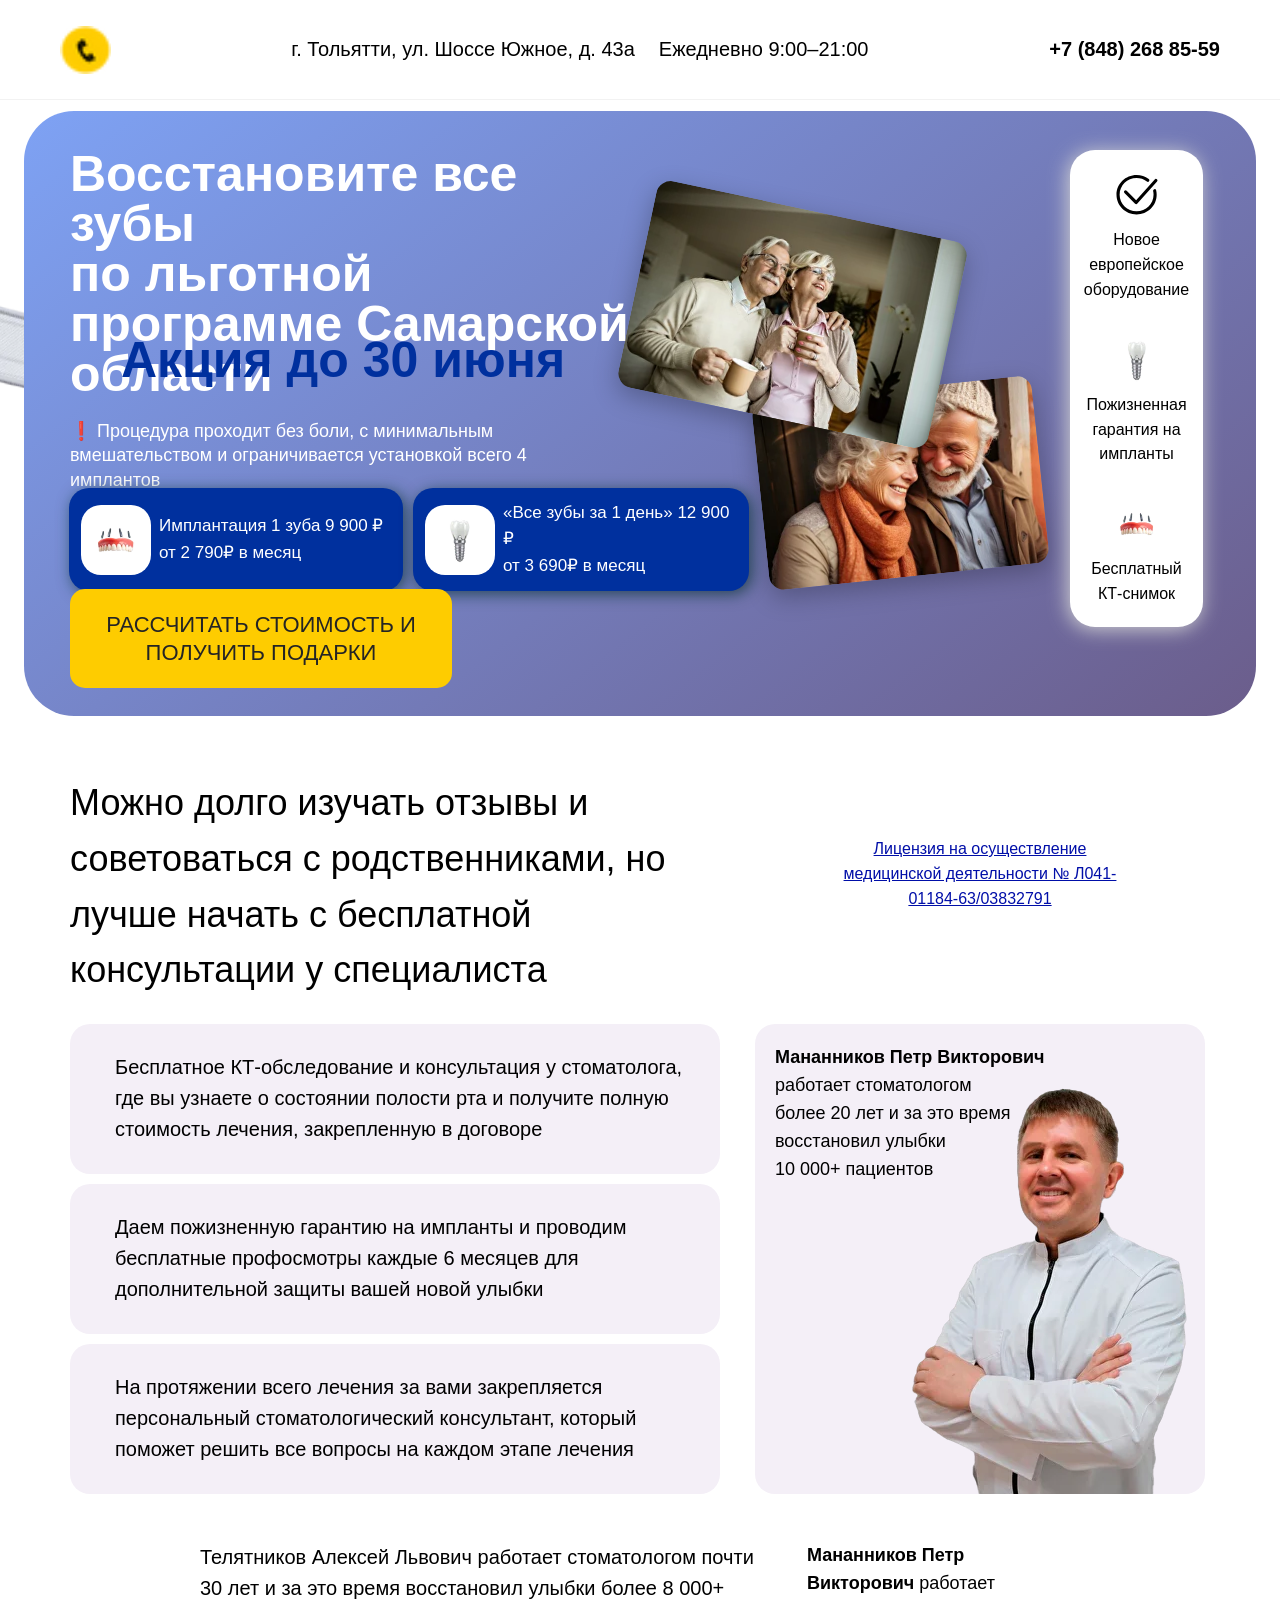
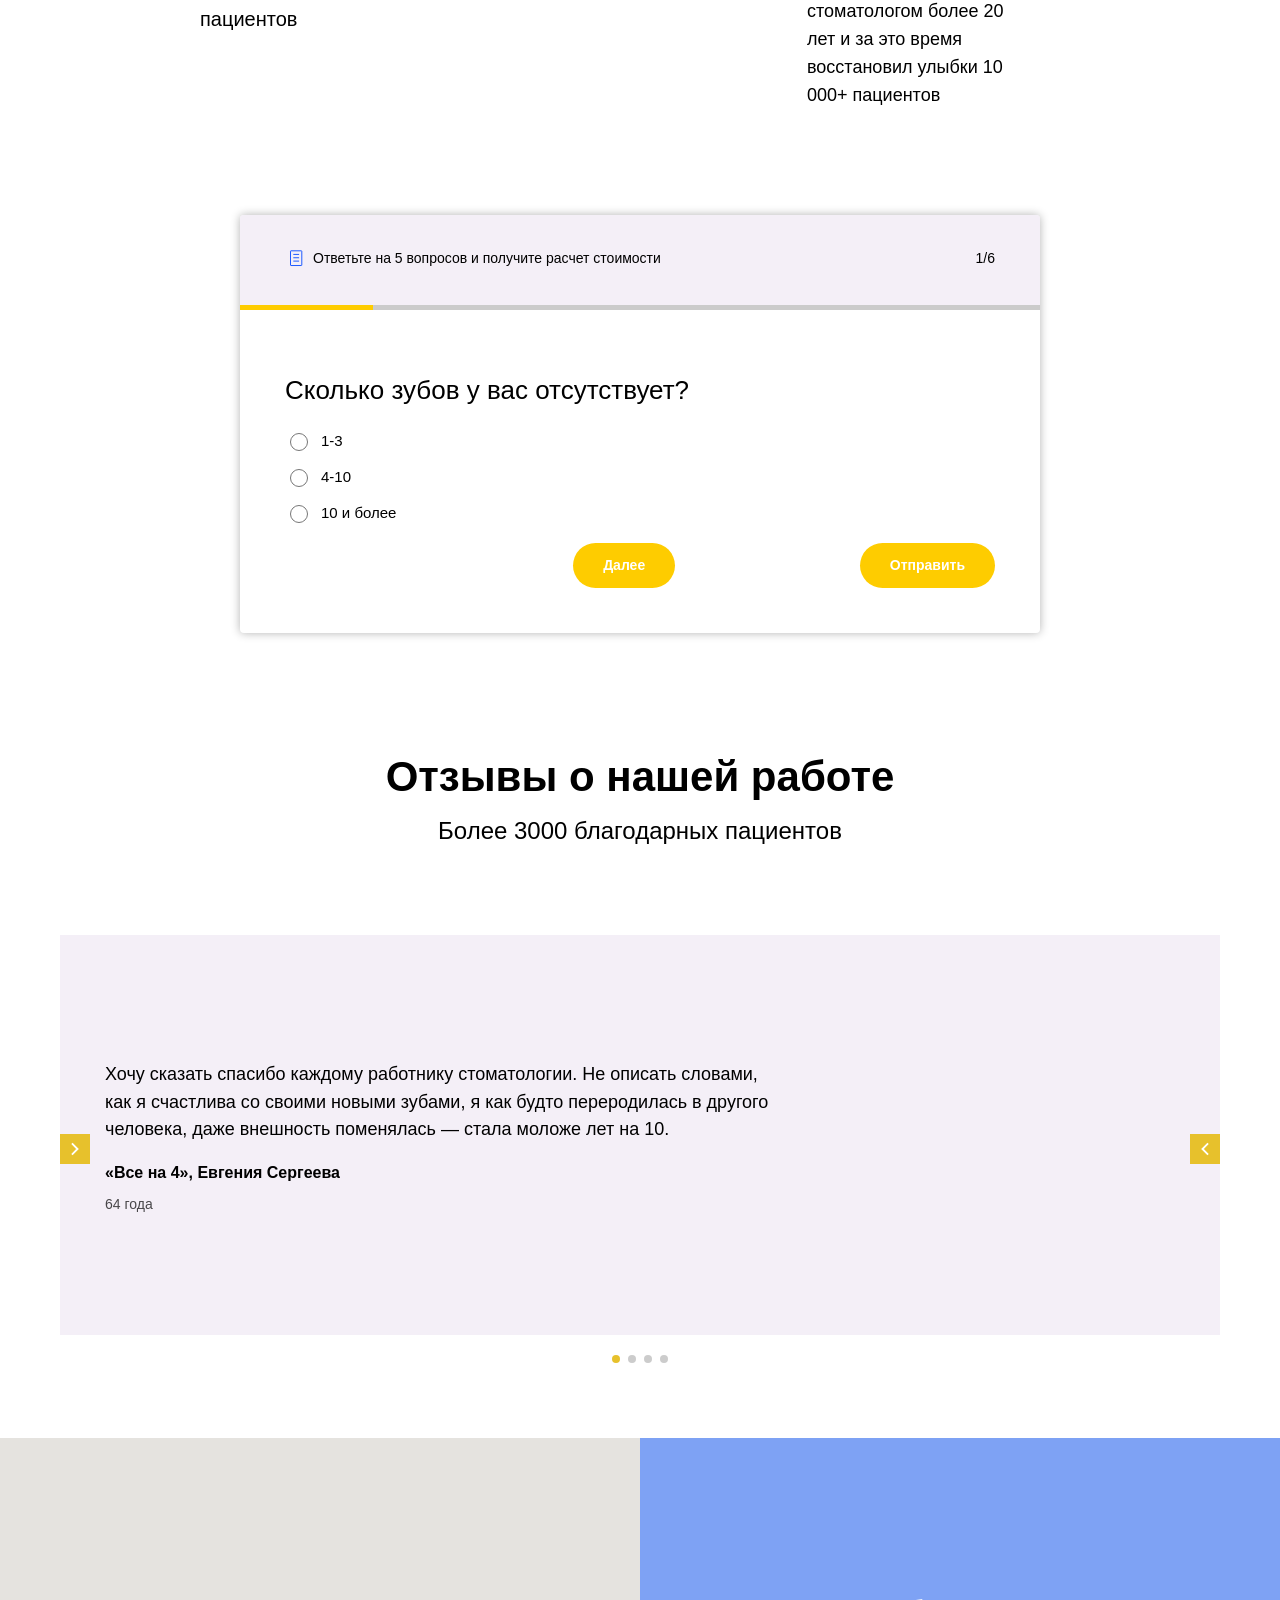
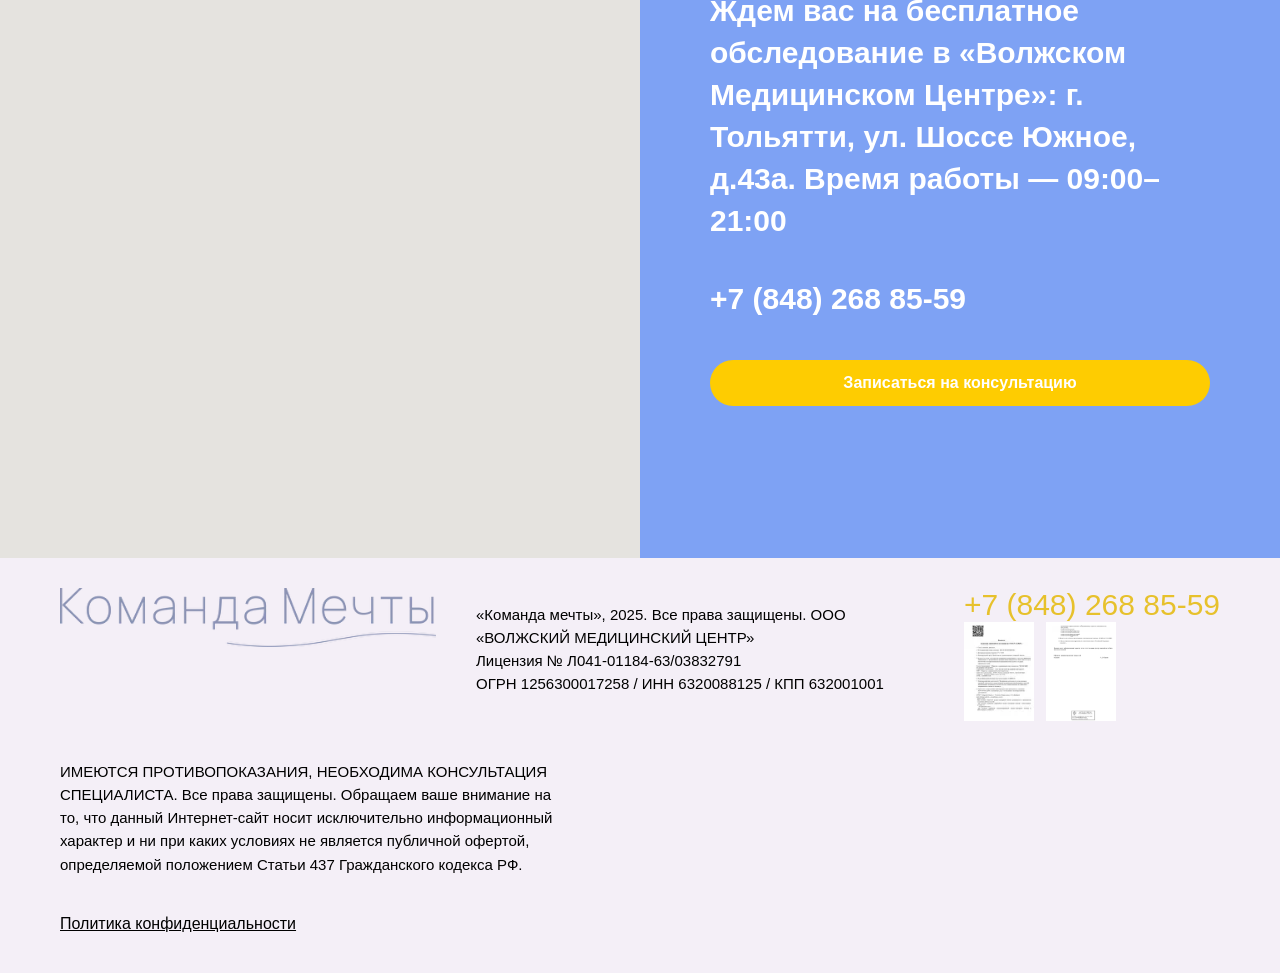
==== index.html @ 88dec648 "first version" ====
<!DOCTYPE html>
<html lang="ru">
<head>
  <meta charset="UTF-8">
  <meta name="viewport" content="width=device-width, initial-scale=1.0">
  <title>Все зубы за один день по швейцарской методике «Всё на 4-х»</title>
  <meta name="description" content="Пожизненная гарантия на импланты и бесплатное первичное обследование">
  <link rel="stylesheet" href="css/styles.css">
</head>
<body>

  <!-- Header -->
  <header class="header">
    <div class="container header__inner">
      <a href="#" class="header__logo">
        <img src="assets/images/logo-clinic.png" alt="Волжский медицинский центр">
      </a>
      <div class="header__info">
        <span>г. Тольятти, ул. Шоссе Южное, д. 43а</span>
        <span>Ежедневно 9:00–21:00</span>
      </div>
      <a href="tel:+78482688559" class="header__phone">+7 (848) 268 85-59</a>
    </div>
  </header>

  <main>
    <!-- Hero -->
    <section class="hero">
      <div class="hero__viewport">
        <div class="hero__wrap">
          <img class="hero__bg-deco" src="assets/images/hero-bg.webp" alt="" aria-hidden="true">
          <div class="hero__card">
          <h1 class="hero__title">Восстановите все зубы<br>по льготной программе Самарской области</h1>
          <p class="hero__badge">Акция до 30 июня</p>
          <p class="hero__subtitle">❗ Процедура проходит без боли, с минимальным вмешательством и ограничивается установкой всего 4 имплантов</p>

          <div class="hero__prices">
            <div class="price-card">
              <div class="price-card__icon"><img src="assets/images/hero-badge.webp" alt=""></div>
              <div class="price-card__text">Имплантация 1 зуба 9 900 ₽<br>от 2 790₽ в месяц</div>
            </div>
            <div class="price-card">
              <div class="price-card__icon"><img src="assets/images/icon-shield.webp" alt=""></div>
              <div class="price-card__text">«Все зубы за 1 день» 12 900 ₽<br>от 3 690₽ в месяц</div>
            </div>
          </div>

          <div class="hero__cta">
            <button type="button" class="btn btn--yellow" data-popup-open="popup-consult">Рассчитать стоимость и получить подарки</button>
          </div>

          <div class="hero__photos">
            <img class="hero__photo hero__photo--1" src="assets/images/hero-couple.webp" alt="">
            <img class="hero__photo hero__photo--2" src="assets/images/hero-portrait.webp" alt="">
          </div>

          <aside class="hero__panel">
            <div class="hero__panel-item">
              <img src="assets/images/icon-gift.svg" alt="">
              Новое европейское оборудование
            </div>
            <div class="hero__panel-item">
              <img src="assets/images/icon-shield.webp" alt="">
              Пожизненная гарантия на импланты
            </div>
            <div class="hero__panel-item">
              <img src="assets/images/hero-badge.webp" alt="">
              Бесплатный КТ-снимок
            </div>
          </aside>
        </div>
        </div>
      </div>
    </section>

    <!-- Benefits & doctors -->
    <section class="benefits">
      <div class="container benefits__container">
        <div class="benefits__layout">
          <h2 class="benefits__title">Можно долго изучать отзывы и советоваться с родственниками, но лучше начать с бесплатной консультации у специалиста</h2>
          <button type="button" class="benefits__doctor-link" data-popup-open="popup-gallery">Лицензия на осуществление медицинской деятельности № Л041-01184-63/03832791</button>

          <div class="benefits__cards">
            <div class="benefit-card">Бесплатное КТ-обследование и консультация у стоматолога, где вы узнаете о состоянии полости рта и получите полную стоимость лечения, закрепленную в договоре</div>
            <div class="benefit-card">Даем пожизненную гарантию на импланты и проводим бесплатные профосмотры каждые 6 месяцев для дополнительной защиты вашей новой улыбки</div>
            <div class="benefit-card">На протяжении всего лечения за вами закрепляется персональный стоматологический консультант, который поможет решить все вопросы на каждом этапе лечения</div>
          </div>

          <aside class="benefits__aside">
            <p class="benefits__doctor-name"><strong>Мананников Петр Викторович</strong><br>работает стоматологом<br>более 20 лет и за это время восстановил улыбки<br>10 000+ пациентов</p>
            <div class="benefits__doctor-photo">
              <img src="assets/images/license.webp" alt="Лицензия">
            </div>
          </aside>
        </div>

        <div class="benefits__doctors-row">
          <p class="benefits__doctor-bio">Телятников Алексей Львович работает стоматологом почти 30 лет и за это время восстановил улыбки более 8 000+ пациентов</p>
          <p class="benefits__doctor-bio"><strong>Мананников Петр Викторович</strong> работает стоматологом более 20 лет и за это время восстановил улыбки 10 000+ пациентов</p>
        </div>
      </div>
    </section>

    <!-- Quiz -->
    <section class="quiz-section" id="quiz">
      <div class="container">
        <div class="quiz">
          <div class="quiz__head">
            <div class="quiz__head-title">
              <svg viewBox="0 0 100 100" aria-hidden="true"><rect x="27.5" y="4.1" fill="none" stroke="#1f5bff" stroke-width="5" width="56.5" height="73.5" rx="2"/><line x1="41.5" y1="22.1" x2="70.6" y2="22.1" stroke="#1f5bff" stroke-width="5"/><line x1="41.5" y1="38.8" x2="70.6" y2="38.8" stroke="#1f5bff" stroke-width="5"/><line x1="41.5" y1="55.5" x2="70.6" y2="55.5" stroke="#1f5bff" stroke-width="5"/></svg>
              <span>Ответьте на 5 вопросов и получите расчет стоимости</span>
            </div>
            <span class="quiz__counter">1/6</span>
            <div class="quiz__progress"><div class="quiz__progress-bar"></div></div>
          </div>

          <form class="quiz__body" data-no-submit>
            <div class="quiz__step is-active">
              <p class="quiz__question">Сколько зубов у вас отсутствует?</p>
              <div class="quiz__options">
                <label class="quiz__option"><input type="radio" name="q1" value="1-3"> 1-3</label>
                <label class="quiz__option"><input type="radio" name="q1" value="4-10"> 4-10</label>
                <label class="quiz__option"><input type="radio" name="q1" value="10+"> 10 и более</label>
              </div>
            </div>

            <div class="quiz__step">
              <p class="quiz__question">Какая ситуация с корнями ваших зубов?</p>
              <div class="quiz__options">
                <label class="quiz__option"><input type="radio" name="q2" value="removed"> Удалены</label>
                <label class="quiz__option"><input type="radio" name="q2" value="partial"> Удалена часть</label>
                <label class="quiz__option"><input type="radio" name="q2" value="present"> Присутствуют</label>
                <label class="quiz__option"><input type="radio" name="q2" value="unknown"> Затрудняюсь ответить на вопрос</label>
              </div>
            </div>

            <div class="quiz__step">
              <p class="quiz__question">Есть ли у вас перечисленные заболевания?</p>
              <div class="quiz__options">
                <label class="quiz__option"><input type="checkbox" name="q3" value="diabetes"> Сахарный диабет</label>
                <label class="quiz__option"><input type="checkbox" name="q3" value="atrophy"> Атрофия костной ткани</label>
                <label class="quiz__option"><input type="checkbox" name="q3" value="parodont"> Пародонтоз</label>
                <label class="quiz__option"><input type="checkbox" name="q3" value="none"> Ничего из вышеперечисленного</label>
              </div>
            </div>

            <div class="quiz__step">
              <p class="quiz__question">Есть ли у вас страх лечения зубов?</p>
              <div class="quiz__options">
                <label class="quiz__option"><input type="radio" name="q4" value="yes"> Да</label>
                <label class="quiz__option"><input type="radio" name="q4" value="little"> Немного переживаю</label>
                <label class="quiz__option"><input type="radio" name="q4" value="no"> Нет</label>
              </div>
            </div>

            <div class="quiz__step">
              <p class="quiz__question">Как с вами лучше связаться по расчету?</p>
              <div class="quiz__options">
                <label class="quiz__option"><input type="checkbox" name="q5" value="call"> Звонок</label>
                <label class="quiz__option"><input type="checkbox" name="q5" value="sms"> СМС</label>
                <label class="quiz__option"><input type="checkbox" name="q5" value="messenger"> Мессенджер</label>
              </div>
            </div>

            <div class="quiz__step">
              <p class="quiz__question">Введите ваш номер телефона и в ближайшее время получите расчет стоимости лечения:</p>
              <input class="quiz__input" type="tel" placeholder="+7 (000) 000-00-00" autocomplete="tel">
              <label class="quiz__consent quiz__option">
                <input type="checkbox" name="consent" value="privacy">
                <span>Я согласен на <a href="/obrabotka" target="_blank" rel="noopener">обработку персональных данных</a></span>
              </label>
              <label class="quiz__consent quiz__option">
                <input type="checkbox" name="consent" value="marketing">
                <span>Я согласен на получение <a href="/rassylka" target="_blank" rel="noopener">информационных материалов</a></span>
              </label>
            </div>
          </form>

          <div class="quiz__nav">
            <button type="button" class="btn btn--quiz-outline" data-quiz-prev>Назад</button>
            <button type="button" class="btn btn--quiz" data-quiz-next>Далее</button>
            <button type="button" class="btn btn--quiz" data-quiz-submit hidden>Отправить</button>
          </div>

          <div class="quiz__success" hidden>
            <p>Спасибо, что уделили время!</p>
          </div>
        </div>
      </div>
    </section>

    <!-- Reviews -->
    <section class="reviews">
      <div class="container">
        <h2 class="reviews__title">Отзывы о нашей работе</h2>
        <p class="reviews__subtitle">Более 3000 благодарных пациентов</p>

        <div class="reviews-slider">
          <button type="button" class="reviews-slider__arrow reviews-slider__arrow--prev" data-reviews-prev aria-label="Предыдущий слайд">
            <svg width="8" height="14" viewBox="0 0 8.6 14"><polyline fill="none" stroke="#fff" stroke-width="2" points="1,1 7,7 1,13"/></svg>
          </button>

          <div class="reviews-slider__viewport">
            <div class="reviews-slider__track">
              <article class="reviews-slider__slide" aria-hidden="false">
                <div class="review-card">
                  <div class="review-card__content">
                    <p class="review-card__text">Хочу сказать спасибо каждому работнику стоматологии. Не описать словами, как я счастлива со своими новыми зубами, я как будто переродилась в другого человека, даже внешность поменялась — стала моложе лет на 10.</p>
                    <p class="review-card__name">«Все на 4», Евгения Сергеева</p>
                    <p class="review-card__age">64 года</p>
                  </div>
                  <div class="review-card__photo" style="background-image:url('https://static.tildacdn.com/tild6133-3962-4166-a435-643530636565/_2_2.jpg')"></div>
                </div>
              </article>
              <article class="reviews-slider__slide" aria-hidden="true">
                <div class="review-card">
                  <div class="review-card__content">
                    <p class="review-card__text">Сначала клинику посещала моя жена, потом и меня уговорила начать лечение здесь. Я, конечно, не боялся, но все равно врачи здесь придают уверенности — большие молодцы!</p>
                    <p class="review-card__name">«Все на 4», Антон Румянов</p>
                    <p class="review-card__age">57 лет</p>
                  </div>
                  <div class="review-card__photo" style="background-image:url('https://static.tildacdn.com/tild3433-6330-4633-a665-346565326432/_1.jpg')"></div>
                </div>
              </article>
              <article class="reviews-slider__slide" aria-hidden="true">
                <div class="review-card">
                  <div class="review-card__content">
                    <p class="review-card__text">Спасибо вам большое за новую улыбку. Была во многих клиниках, но в итоге лечиться решила здесь. Забота, внимание врача, простота в общении и никакого дискомфорта.</p>
                    <p class="review-card__name">«Все на 6», Ольга Косыгина</p>
                    <p class="review-card__age">52 года</p>
                  </div>
                  <div class="review-card__photo" style="background-image:url('https://static.tildacdn.com/tild3330-3439-4433-b165-383234393062/_1_3.jpg')"></div>
                </div>
              </article>
              <article class="reviews-slider__slide" aria-hidden="true">
                <div class="review-card">
                  <div class="review-card__content">
                    <p class="review-card__text">Лечение заняло время, но это того стоило! Сами видите, какие у меня теперь хорошие зубы. Никакого страха не было уже после первого приема. Выражаю огромную благодарность клинике.</p>
                    <p class="review-card__name">«Все на 6», Евгений Губарев</p>
                    <p class="review-card__age">54 года</p>
                  </div>
                  <div class="review-card__photo" style="background-image:url('https://static.tildacdn.com/tild3838-6164-4830-b763-646333366337/_2_2.jpg')"></div>
                </div>
              </article>
            </div>
          </div>

          <button type="button" class="reviews-slider__arrow reviews-slider__arrow--next" data-reviews-next aria-label="Следующий слайд">
            <svg width="8" height="14" viewBox="0 0 8.6 14"><polyline fill="none" stroke="#fff" stroke-width="2" points="1,1 7,7 1,13"/></svg>
          </button>

          <div class="reviews-slider__bullets">
            <button type="button" class="reviews-slider__bullet is-active" data-index="0" aria-label="Слайд 1"></button>
            <button type="button" class="reviews-slider__bullet" data-index="1" aria-label="Слайд 2"></button>
            <button type="button" class="reviews-slider__bullet" data-index="2" aria-label="Слайд 3"></button>
            <button type="button" class="reviews-slider__bullet" data-index="3" aria-label="Слайд 4"></button>
          </div>
        </div>
      </div>
    </section>

    <!-- Map -->
    <section class="map-section">
      <div class="map-section__inner">
        <div class="map-section__map">
          <iframe
            title="Карта клиники"
            src="https://yandex.ru/map-widget/v1/?ll=49.278900%2C53.530600&z=16&pt=49.278900,53.530600,pm2rdm"
            allowfullscreen
            loading="lazy"
          ></iframe>
        </div>
        <div class="map-section__content">
          <h2 class="map-section__title">Ждем вас на бесплатное обследование в «Волжском Медицинском Центре»: г. Тольятти, ул. Шоссе Южное, д.43а. Время работы — 09:00–21:00</h2>
          <a href="tel:+78482688559" class="map-section__phone">+7 (848) 268 85-59</a>
          <button type="button" class="btn btn--map" data-popup-open="popup-consult">Записаться на консультацию</button>
        </div>
      </div>
    </section>
  </main>

  <!-- Footer -->
  <footer class="footer">
    <div class="container footer__inner">
      <div class="footer__logo">
        <img src="assets/images/logo-footer.webp" alt="Волжский медицинский центр">
      </div>
      <p class="footer__legal">«Команда мечты», 2025. Все права защищены. ООО «ВОЛЖСКИЙ МЕДИЦИНСКИЙ ЦЕНТР»<br>Лицензия № Л041-01184-63/03832791<br>ОГРН 1256300017258 / ИНН 6320088125 / КПП 632001001</p>
      <div>
        <a href="tel:+78482688559" class="footer__phone">+7 (848) 268 85-59</a>
        <div class="footer__socials">
          <a href="#" aria-label="Соцсеть"><img src="assets/images/footer-icon-1.webp" alt=""></a>
          <a href="#" aria-label="Соцсеть"><img src="assets/images/footer-icon-2.webp" alt=""></a>
        </div>
      </div>
      <p class="footer__disclaimer">ИМЕЮТСЯ ПРОТИВОПОКАЗАНИЯ, НЕОБХОДИМА КОНСУЛЬТАЦИЯ СПЕЦИАЛИСТА. Все права защищены. Обращаем ваше внимание на то, что данный Интернет-сайт носит исключительно информационный характер и ни при каких условиях не является публичной офертой, определяемой положением Статьи 437 Гражданского кодекса РФ.</p>
      <a href="#" class="footer__policy">Политика конфиденциальности</a>
    </div>
  </footer>

  <!-- Popup: consultation -->
  <div class="popup" id="popup-consult" aria-hidden="true" role="dialog">
    <div class="popup__dialog">
      <button type="button" class="popup__close" data-popup-close aria-label="Закрыть">&times;</button>
      <h2 class="popup__title">Получите консультацию в ведущем центре имплантации Тольятти</h2>
      <form data-no-submit>
        <div class="form__group">
          <input class="form__input" type="tel" placeholder="+7 (000) 000-00-00" required autocomplete="tel">
        </div>
        <label class="form__checkbox">
          <input type="checkbox" required>
          <span>Я согласен на <a href="/obrabotka" target="_blank" rel="noopener">обработку персональных данных</a></span>
        </label>
        <label class="form__checkbox">
          <input type="checkbox" required>
          <span>Я согласен на получение <a href="/rassylka" target="_blank" rel="noopener">информационных материалов</a></span>
        </label>
        <button type="submit" class="btn btn--black">Получить консультацию</button>
      </form>
      <div class="form-success" hidden>
        <p>Спасибо! Мы свяжемся с вами в ближайшее время.</p>
      </div>
    </div>
  </div>

  <!-- Popup: gallery -->
  <div class="popup popup--gallery" id="popup-gallery" aria-hidden="true" role="dialog">
    <div class="popup__dialog popup__dialog--gallery">
      <button type="button" class="popup__close" data-popup-close aria-label="Закрыть">&times;</button>
      <div class="gallery">
        <button type="button" class="gallery__arrow gallery__arrow--prev" data-gallery-prev aria-label="Назад">‹</button>
        <div class="gallery__track">
          <div class="gallery__slide">
            <img src="https://static.tildacdn.com/tild3365-6333-4361-b564-343464393232/1.png" alt="Пример работы 1">
          </div>
          <div class="gallery__slide">
            <img src="https://static.tildacdn.com/tild3863-6433-4331-b865-396137386535/2.png" alt="Пример работы 2">
          </div>
        </div>
        <button type="button" class="gallery__arrow gallery__arrow--next" data-gallery-next aria-label="Вперёд">›</button>
      </div>
    </div>
  </div>

  <button type="button" class="scroll-top" id="scroll-top" aria-label="Вернуться к началу страницы">
    <svg width="50" height="50" viewBox="0 0 50 50" aria-hidden="true">
      <rect width="50" height="50" rx="50" fill="#fff" fill-opacity="0.9"/>
      <path d="M14 28L25 18l10 10" stroke="#000" stroke-width="3" fill="none"/>
    </svg>
  </button>

  <script src="js/main.js"></script>
</body>
</html>
---- css/styles.css ----
/* Fonts */
@font-face {
  font-family: "TildaSans";
  font-style: normal;
  font-weight: 300 900;
  src: url("https://static.tildacdn.com/fonts/tildasans/TildaSans-VF.woff2") format("woff2-variations");
}

:root {
  --font: "TildaSans", Arial, sans-serif;
  --blue: #7ea2f4;
  --blue-dark: #00309e;
  --blue-link: #000ea8;
  --purple: #6b5d8b;
  --yellow: #fecc00;
  --yellow-btn: #fecc01;
  --gold: #e7c12c;
  --lavender: #f4eff7;
  --text: #000;
  --text-muted: #242424;
  --white: #fff;
  --container: 1200px;
  --radius-lg: 50px;
  --radius-md: 20px;
  --radius-sm: 15px;
  --shadow-card: 3px 3px 15px rgba(6, 49, 47, 0.7);
  --shadow-panel: -2px 2px 20px #d2d2d2;
}

*,
*::before,
*::after {
  box-sizing: border-box;
}

html {
  scroll-behavior: smooth;
  -webkit-text-size-adjust: 100%;
  overflow-x: clip;
  max-width: 100%;
}

body {
  margin: 0;
  font-family: var(--font);
  font-weight: 300;
  color: var(--text);
  background: var(--white);
  -webkit-font-smoothing: antialiased;
  overflow-x: clip;
  max-width: 100%;
}

main {
  overflow-x: clip;
  max-width: 100%;
}

img {
  max-width: 100%;
  height: auto;
  display: block;
}

a {
  color: inherit;
  text-decoration: none;
}

button,
input {
  font-family: inherit;
}

.container {
  width: 100%;
  max-width: var(--container);
  margin: 0 auto;
  padding: 0 20px;
}

.no-scroll {
  overflow: hidden;
}

/* Buttons */
.btn {
  display: inline-flex;
  align-items: center;
  justify-content: center;
  border: none;
  cursor: pointer;
  font-weight: 600;
  transition: background 0.2s, color 0.2s, transform 0.15s;
  text-align: center;
}

.btn--yellow {
  background: var(--yellow);
  color: var(--text-muted);
  font-size: 22px;
  font-weight: 500;
  text-transform: uppercase;
  line-height: 1.25;
  border-radius: var(--radius-sm);
  padding: 22px 30px;
  min-height: 80px;
  width: 100%;
  max-width: 382px;
}

.btn--yellow:hover {
  background: var(--white);
  color: var(--yellow);
}

.btn--black {
  background: #000;
  color: var(--white);
  font-size: 16px;
  padding: 14px 30px;
  border-radius: 5px;
  width: 100%;
}

.btn--quiz {
  background: var(--yellow);
  color: var(--white);
  border-radius: 30px;
  padding: 12px 30px;
  font-size: 14px;
  min-height: 45px;
}

.btn--quiz-outline {
  background: transparent;
  border: 1px solid #000;
  color: #000;
  border-radius: 30px;
  padding: 12px 30px;
  font-size: 14px;
}

.btn--map {
  background: var(--yellow-btn);
  color: var(--white);
  border-radius: 30px;
  padding: 14px 44px;
  font-size: 16px;
}

/* Header */
.header {
  background: var(--white);
  height: 100px;
  display: flex;
  align-items: center;
  border-bottom: 1px solid rgba(0, 0, 0, 0.05);
}

.header__inner {
  display: grid;
  grid-template-columns: auto 1fr auto;
  align-items: center;
  gap: 24px;
  width: 100%;
}

.header__logo img {
  height: 48px;
  width: auto;
}

.header__info {
  display: flex;
  flex-wrap: wrap;
  gap: 8px 24px;
  font-size: 20px;
  font-weight: 400;
  justify-content: center;
}

.header__phone {
  font-size: 20px;
  font-weight: 600;
  white-space: nowrap;
}

.header__phone:hover {
  color: var(--blue-dark);
}

/* Hero — карточка 1232×605px (Тильда, брейкпоинт ≤1919px) */
.hero {
  padding: 11px 0 14px;
  background: var(--white);
  overflow-x: hidden;
}

.hero__viewport {
  width: 100%;
  display: flex;
  justify-content: center;
  overflow: hidden;
  height: calc(605px * min(1, (100vw - 40px) / 1232));
}

.hero__wrap {
  position: relative;
  width: 1232px;
  height: 605px;
  flex-shrink: 0;
  transform: scale(min(1, (100vw - 40px) / 1232));
  transform-origin: top center;
}

.hero__bg-deco {
  position: absolute;
  top: -280px;
  left: -509px;
  width: 1353px;
  max-width: none;
  transform: rotate(8deg);
  pointer-events: none;
  z-index: 0;
}

.hero__card {
  position: relative;
  z-index: 1;
  width: 1232px;
  height: 605px;
  border-radius: var(--radius-lg);
  background: linear-gradient(0.396turn, var(--blue) 0%, var(--purple) 100%);
}

.hero__title,
.hero__badge,
.hero__subtitle,
.hero__prices,
.hero__cta {
  position: absolute;
  z-index: 3;
  margin: 0;
}

.hero__title {
  top: 38px;
  left: 46px;
  width: 572px;
  color: var(--white);
  font-size: 50px;
  font-weight: 700;
  line-height: 1;
}

.hero__badge {
  top: 224px;
  left: 46px;
  width: 546px;
  color: var(--blue-dark);
  font-size: 50px;
  font-weight: 700;
  line-height: 1;
  text-align: center;
}

.hero__subtitle {
  top: 308px;
  left: 46px;
  width: 530px;
  color: var(--white);
  font-size: 18px;
  font-weight: 500;
  line-height: 1.35;
}

.hero__prices {
  top: 377px;
  left: 45px;
  display: grid;
  grid-template-columns: 334px 336px;
  gap: 10px;
}

.hero__cta {
  top: 478px;
  left: 46px;
}

.price-card {
  background: var(--blue-dark);
  border-radius: var(--radius-md);
  box-shadow: var(--shadow-card);
  padding: 12px 16px 12px 90px;
  position: relative;
  min-height: 72px;
  display: flex;
  align-items: center;
}

.price-card__icon {
  position: absolute;
  left: 12px;
  top: 50%;
  transform: translateY(-50%);
  width: 70px;
  height: 70px;
  background: var(--white);
  border-radius: var(--radius-md);
  display: flex;
  align-items: center;
  justify-content: center;
  padding: 8px;
}

.price-card__icon img {
  width: 100%;
  height: 100%;
  object-fit: contain;
}

.price-card__text {
  color: var(--white);
  font-size: 17px;
  line-height: 1.55;
}

.hero__photos {
  position: absolute;
  inset: 0;
  pointer-events: none;
  z-index: 1;
}

.hero__photo {
  position: absolute;
  border-radius: 15px;
  box-shadow: 0 8px 24px rgba(0, 0, 0, 0.25);
  object-fit: cover;
}

.hero__photo--1 {
  top: 98px;
  left: 610px;
  width: 317px;
  transform: rotate(12deg);
  z-index: 2;
}

.hero__photo--2 {
  top: 278px;
  left: 736px;
  width: 281px;
  transform: rotate(-6deg);
  z-index: 1;
}

.hero__panel {
  position: absolute;
  right: 53px;
  top: 39px;
  width: 133px;
  height: 477px;
  background: var(--white);
  border-radius: 25px;
  box-shadow: var(--shadow-panel);
  padding: 20px 12px;
  display: flex;
  flex-direction: column;
  align-items: center;
  justify-content: space-between;
  z-index: 3;
}

.hero__panel-item {
  text-align: center;
  font-size: 16px;
  line-height: 1.55;
}

.hero__panel-item img {
  width: 50px;
  margin: 0 auto 8px;
}

/* Benefits */
.benefits {
  padding: 45px 0 60px;
  max-width: 100%;
  overflow-x: clip;
}

.benefits__container {
  max-width: 1200px;
  padding: 0 35px 0 30px;
}

.benefits__layout {
  display: grid;
  grid-template-columns: minmax(0, 650px) minmax(0, 450px);
  grid-template-areas:
    "title link"
    "cards aside";
  column-gap: 35px;
  row-gap: 26px;
  align-items: start;
}

.benefits__title {
  grid-area: title;
  font-size: 36px;
  font-weight: 400;
  line-height: 1.55;
  margin: 0;
  max-width: 708px;
}

.benefits__doctor-link {
  grid-area: link;
  display: block;
  width: 100%;
  max-width: 300px;
  margin: 62px auto 0;
  border: none;
  background: none;
  padding: 0;
  text-align: center;
  color: var(--blue-link);
  font-size: 16px;
  line-height: 1.55;
  text-decoration: underline;
  cursor: pointer;
}

.benefits__doctor-link:hover {
  opacity: 0.8;
}

.benefits__cards {
  grid-area: cards;
  display: flex;
  flex-direction: column;
  gap: 10px;
}

.benefit-card {
  background: var(--lavender);
  border-radius: var(--radius-md);
  padding: 28px 32px 28px 45px;
  min-height: 150px;
  font-size: 20px;
  line-height: 1.55;
  box-sizing: border-box;
}

.benefits__aside {
  grid-area: aside;
  width: 100%;
  max-width: 450px;
  height: 470px;
  background: var(--lavender);
  border-radius: var(--radius-md);
  position: relative;
  overflow: hidden;
}

.benefits__doctor-name {
  position: absolute;
  top: 20px;
  left: 20px;
  width: 300px;
  margin: 0;
  font-size: 18px;
  line-height: 1.55;
}

.benefits__doctor-name strong {
  font-weight: 600;
}

.benefits__doctor-photo {
  position: absolute;
  top: 45px;
  left: 153px;
  width: 286px;
  margin: 0;
}

.benefits__doctor-photo img {
  display: block;
  width: 100%;
  height: auto;
}

.benefits__doctors-row {
  margin-top: 48px;
  display: grid;
  grid-template-columns: 560px 228px;
  column-gap: 47px;
  padding-left: 130px;
}

.benefits__doctor-bio {
  font-size: 20px;
  line-height: 1.55;
  margin: 0;
}

.benefits__doctor-bio:last-child {
  font-size: 18px;
}

.benefits__doctor-bio strong {
  font-weight: 600;
}

/* Quiz */
.quiz-section {
  padding: 45px 0 75px;
}

.quiz {
  max-width: 800px;
  margin: 0 auto;
  background: var(--white);
  box-shadow: 0 0 10px rgba(0, 0, 0, 0.3);
  border-radius: 4px;
  overflow: hidden;
}

.quiz__head {
  background: var(--lavender);
  padding: 35px 45px 40px;
  position: relative;
}

.quiz__head-title {
  display: flex;
  align-items: flex-start;
  gap: 8px;
  font-size: 14px;
  max-width: 90%;
}

.quiz__head-title svg {
  flex-shrink: 0;
  width: 20px;
  height: 20px;
}

.quiz__counter {
  position: absolute;
  right: 45px;
  top: 35px;
  font-weight: 500;
  font-size: 14px;
}

.quiz__progress {
  height: 5px;
  background: #cbcbcb;
  position: absolute;
  bottom: 0;
  left: 0;
  right: 0;
}

.quiz__progress-bar {
  height: 100%;
  background: var(--yellow);
  width: 20%;
  transition: width 0.3s;
}

.quiz__body {
  padding: 35px 45px 20px;
}

.quiz__step {
  display: none;
}

.quiz__step.is-active {
  display: block;
}

.quiz__question {
  font-size: 26px;
  line-height: 1.5;
  font-weight: 400;
  margin-bottom: 20px;
}

.quiz__options {
  display: flex;
  flex-direction: column;
  gap: 15px;
}

.quiz__option {
  display: flex;
  align-items: center;
  gap: 10px;
  font-size: 15px;
  cursor: pointer;
}

.quiz__option input {
  accent-color: #000;
  width: 18px;
  height: 18px;
}

.quiz__input {
  width: 100%;
  max-width: 320px;
  padding: 14px 16px;
  border: 1px solid #c9c9c9;
  border-radius: 5px;
  font-size: 16px;
}

.quiz__consent {
  font-size: 12px;
  line-height: 1.45;
  margin-top: 12px;
}

.quiz__consent a {
  text-decoration: underline;
}

.quiz__nav {
  display: flex;
  justify-content: space-between;
  padding: 0 45px 45px;
}

.quiz__success {
  padding: 40px 45px 55px;
  text-align: center;
  font-size: 24px;
}

/* Reviews */
.reviews {
  padding: 45px 0 75px;
}

.reviews__title {
  text-align: center;
  font-size: 42px;
  font-weight: 800;
  margin: 0 0 16px;
}

.reviews__subtitle {
  text-align: center;
  font-size: 24px;
  margin: 0 auto 90px;
  max-width: 560px;
}

.reviews-slider {
  position: relative;
  overflow: hidden;
  max-width: 1200px;
  margin: 0 auto;
}

.reviews-slider__viewport {
  overflow: hidden;
}

.reviews-slider__track {
  display: flex;
  transition: transform 0.3s ease;
}

.reviews-slider__slide {
  flex: 0 0 100%;
  min-width: 100%;
}

.review-card {
  display: flex;
  background: var(--lavender);
  min-height: 400px;
}

.review-card__content {
  flex: 1;
  padding: 40px 45px;
  align-self: center;
}

.review-card__text {
  font-size: 18px;
  line-height: 1.55;
  margin-bottom: 20px;
}

.review-card__name {
  font-size: 16px;
  font-weight: 600;
  margin-bottom: 2px;
}

.review-card__age {
  font-size: 14px;
  opacity: 0.7;
}

.review-card__photo {
  flex: 0 0 400px;
  background-size: cover;
  background-position: center;
}

.reviews-slider__arrow {
  position: absolute;
  top: 50%;
  transform: translateY(-50%);
  width: 30px;
  height: 30px;
  background: var(--gold);
  border: none;
  cursor: pointer;
  display: flex;
  align-items: center;
  justify-content: center;
  z-index: 2;
}

.reviews-slider__arrow--prev {
  left: 0;
}

.reviews-slider__arrow--next {
  right: 0;
  transform: translateY(-50%) scaleX(-1);
}

.reviews-slider__bullets {
  display: flex;
  justify-content: center;
  gap: 8px;
  margin-top: 20px;
}

.reviews-slider__bullet {
  width: 8px;
  height: 8px;
  border-radius: 50%;
  border: none;
  background: #ccc;
  cursor: pointer;
  padding: 0;
}

.reviews-slider__bullet.is-active {
  background: var(--gold);
}

/* Map */
.map-section {
  background: var(--blue);
}

.map-section__inner {
  display: grid;
  grid-template-columns: 1fr 1fr;
  min-height: 80vh;
}

.map-section__map {
  min-height: 300px;
  background: #e5e3df;
}

.map-section__map iframe {
  width: 100%;
  height: 100%;
  min-height: 300px;
  border: 0;
}

.map-section__content {
  padding: 70px;
  color: var(--white);
  display: flex;
  flex-direction: column;
  justify-content: center;
}

.map-section__title {
  font-size: 30px;
  font-weight: 600;
  line-height: 1.4;
  margin: 0 0 40px;
}

.map-section__phone {
  font-size: 30px;
  font-weight: 600;
  margin-bottom: 44px;
}

/* Footer */
.footer {
  background: var(--lavender);
  padding: 30px 0 40px;
}

.footer__inner {
  display: grid;
  grid-template-columns: 376px 1fr auto;
  gap: 24px 40px;
  align-items: start;
}

.footer__logo img {
  max-width: 376px;
}

.footer__legal {
  font-size: 15px;
  line-height: 1.55;
}

.footer__disclaimer {
  font-size: 15px;
  line-height: 1.55;
  grid-column: 1 / -1;
  max-width: 500px;
}

.footer__policy {
  font-size: 16px;
  text-decoration: underline;
}

.footer__phone {
  font-size: 30px;
  color: var(--gold);
}

.footer__socials {
  display: flex;
  gap: 12px;
}

.footer__socials img {
  width: 70px;
}

/* Popups */
.popup {
  position: fixed;
  inset: 0;
  z-index: 10000;
  background: rgba(0, 0, 0, 0.6);
  display: flex;
  align-items: center;
  justify-content: center;
  padding: 20px;
  opacity: 0;
  visibility: hidden;
  transition: opacity 0.25s, visibility 0.25s;
}

.popup.is-open {
  opacity: 1;
  visibility: visible;
}

.popup__dialog {
  background: var(--white);
  border-radius: 8px;
  max-width: 560px;
  width: 100%;
  max-height: 90vh;
  overflow-y: auto;
  position: relative;
  padding: 40px 45px;
}

.popup__dialog--gallery {
  max-width: 900px;
  padding: 0;
  background: transparent;
}

.popup__close {
  position: absolute;
  top: 12px;
  right: 12px;
  width: 32px;
  height: 32px;
  border: none;
  background: transparent;
  cursor: pointer;
  font-size: 28px;
  line-height: 1;
  color: #666;
  z-index: 2;
}

.popup--gallery .popup__close {
  color: var(--white);
  top: 8px;
  right: 8px;
}

.popup__title {
  font-size: 36px;
  font-weight: 600;
  text-align: center;
  margin: 0 0 11px;
  line-height: 1.23;
}

.popup__text {
  text-align: center;
  font-size: 20px;
  margin-bottom: 24px;
}

.form__group {
  margin-bottom: 20px;
}

.form__input {
  width: 100%;
  padding: 14px 16px;
  border: 1px solid #c9c9c9;
  border-radius: 5px;
  font-size: 16px;
}

.form__checkbox {
  display: flex;
  gap: 10px;
  align-items: flex-start;
  font-size: 15px;
  line-height: 1.45;
  margin-bottom: 12px;
  cursor: pointer;
}

.form__checkbox input {
  margin-top: 3px;
  accent-color: #000;
}

.form__checkbox a {
  text-decoration: underline;
}

.form-success {
  text-align: center;
  font-size: 20px;
  padding: 20px 0;
}

/* Gallery popup */
.gallery {
  position: relative;
  overflow: hidden;
  border-radius: 8px;
}

.gallery__track {
  display: flex;
  transition: transform 0.3s;
}

.gallery__slide {
  flex: 0 0 100%;
  min-width: 100%;
}

.gallery__slide img {
  width: 100%;
  max-height: 80vh;
  object-fit: contain;
  background: #111;
}

.gallery__arrow {
  position: absolute;
  top: 50%;
  transform: translateY(-50%);
  width: 40px;
  height: 40px;
  background: rgba(255, 255, 255, 0.9);
  border: none;
  cursor: pointer;
  font-size: 24px;
  z-index: 2;
}

.gallery__arrow--prev {
  left: 10px;
}

.gallery__arrow--next {
  right: 10px;
}

/* Scroll top */
.scroll-top {
  position: fixed;
  right: 20px;
  bottom: 60px;
  z-index: 9990;
  width: 50px;
  height: 50px;
  border: none;
  border-radius: 50%;
  background: rgba(255, 255, 255, 0.9);
  box-shadow: 0 0 10px rgba(0, 0, 0, 0.2);
  cursor: pointer;
  opacity: 0;
  visibility: hidden;
  transition: opacity 0.3s, background 0.2s;
}

.scroll-top.is-visible {
  opacity: 1;
  visibility: visible;
}

.scroll-top:hover {
  background: var(--gold);
}

.scroll-top:hover svg path {
  stroke: var(--white);
}

/* Responsive */

@media (max-width: 1229px) {
  .benefits__layout {
    grid-template-columns: minmax(0, 1fr) minmax(0, 450px);
  }

  .benefits__aside {
    width: 100%;
    max-width: 100%;
  }
}

@media (max-width: 1199px) {
  .benefits__doctor-name {
    width: 237px;
  }

  .benefits__doctor-photo {
    left: auto;
    right: 0;
    width: 203px;
    top: 168px;
  }

  .header__info,
  .header__phone {
    font-size: 18px;
  }

  .reviews__title {
    font-size: 36px;
  }

  .reviews__subtitle {
    font-size: 22px;
    margin-bottom: 60px;
  }

  .review-card__photo {
    flex: 0 0 320px;
  }

  .footer__phone {
    font-size: 26px;
  }
}

@media (max-width: 959px) {
  .hero__viewport {
    height: auto;
  }

  .hero__wrap {
    transform: none;
  }

  .header__inner {
    grid-template-columns: 1fr;
    text-align: center;
    gap: 12px;
  }

  .header {
    height: auto;
    padding: 16px 0;
  }

  .header__info {
    justify-content: center;
    font-size: 16px;
  }

  .hero {
    padding-bottom: 24px;
  }

  .hero__viewport {
    height: auto;
    display: block;
    padding: 0 10px;
    overflow: hidden;
    max-width: 100%;
  }

  .hero__wrap {
    width: 100%;
    max-width: 100%;
    height: auto;
    transform: none;
    overflow: hidden;
  }

  .hero__bg-deco {
    display: none;
  }

  .hero__card {
    width: 100%;
    max-width: 100%;
    height: auto;
    min-height: auto;
    padding-bottom: 24px;
    box-sizing: border-box;
  }

  .hero__title,
  .hero__badge,
  .hero__subtitle,
  .hero__prices,
  .hero__cta {
    position: relative;
    top: auto;
    left: auto;
    width: auto;
    max-width: none;
  }

  .hero__title {
    padding: 39px 20px 0;
  }

  .hero__badge {
    padding: 0 20px;
    margin-top: 36px;
    text-align: left;
  }

  .hero__subtitle {
    padding: 0 20px;
    margin-top: 20px;
  }

  .hero__photos {
    position: relative;
    inset: auto;
    height: 220px;
    margin-top: 24px;
    margin-bottom: 8px;
  }

  .hero__photo--1 {
    left: 8%;
    top: 0;
    width: 48%;
    max-width: 280px;
    transform: rotate(0deg);
  }

  .hero__photo--2 {
    left: 38%;
    top: 30px;
    width: 42%;
    max-width: 240px;
    transform: rotate(0deg);
  }

  .hero__panel {
    position: relative;
    right: auto;
    top: auto;
    width: 100%;
    flex-direction: row;
    flex-wrap: wrap;
    justify-content: center;
    margin-top: 24px;
  }

  .hero__panel-item {
    flex: 1 1 100px;
    font-size: 12px;
  }

  .hero__prices {
    position: relative;
    top: auto;
    left: auto;
    grid-template-columns: 1fr;
    margin: 40px 10px 0;
    max-width: calc(100% - 20px);
  }

  .hero__cta {
    position: relative;
    top: auto;
    left: auto;
    margin: 24px 10px 0;
  }

  .benefits {
    padding: 40px 0 50px;
  }

  .benefits__container {
    padding: 0 20px;
  }

  .benefits__layout {
    grid-template-columns: 1fr;
    grid-template-areas:
      "title"
      "cards"
      "link"
      "aside";
    row-gap: 20px;
  }

  .benefits__title {
    font-size: 28px;
    max-width: none;
  }

  .benefits__doctor-link {
    margin: 0;
    width: 100%;
    max-width: 100%;
    text-align: center;
    box-sizing: border-box;
  }

  .benefit-card {
    min-height: auto;
  }

  .reviews-slider {
    padding: 0 10px;
    box-sizing: border-box;
  }

  .quiz {
    max-width: 100%;
  }

  .benefits__aside {
    width: 100%;
    max-width: 100%;
    height: auto;
    min-height: 0;
    margin: 8px auto 0;
    padding: 20px 16px 24px;
    display: flex;
    flex-direction: column;
    align-items: center;
    gap: 12px;
    box-sizing: border-box;
  }

  .benefits__doctor-name {
    position: static;
    width: 100%;
    max-width: none;
    margin: 0;
    text-align: center;
    font-size: 16px;
  }

  .benefits__doctor-photo {
    position: static;
    width: min(100%, 204px);
    transform: none;
    margin: 0;
  }

  .benefits__doctors-row {
    grid-template-columns: 1fr;
    padding-left: 0;
    gap: 20px;
    margin-top: 40px;
  }

  .benefits__doctor-bio {
    font-size: 18px;
  }

  .benefits__doctor-bio:last-child {
    font-size: 16px;
  }

  .quiz-section {
    padding: 35px 0 55px;
  }

  .quiz__head,
  .quiz__body,
  .quiz__nav {
    padding-left: 30px;
    padding-right: 30px;
  }

  .quiz__question {
    font-size: 24px;
  }

  .reviews {
    padding: 35px 0 55px;
  }

  .reviews__title {
    font-size: 32px;
  }

  .reviews__subtitle {
    font-size: 20px;
    margin-bottom: 50px;
  }

  .review-card {
    flex-direction: column-reverse;
    min-height: 360px;
  }

  .review-card__content {
    padding: 30px 28px;
  }

  .review-card__photo {
    flex: none;
    height: 280px;
  }

  .map-section__content {
    padding: 40px 30px;
  }

  .map-section__title {
    font-size: 28px;
  }

  .footer__inner {
    gap: 24px;
    grid-template-columns: 1fr;
  }

  .footer__phone {
    font-size: 24px;
  }

  .footer__socials img {
    width: 56px;
  }

  .map-section__inner {
    grid-template-columns: 1fr;
  }
}

@media (max-width: 639px) {
  .header__info {
    font-size: 15px;
    flex-direction: column;
    gap: 4px;
  }

  .header__phone {
    font-size: 18px;
  }

  .header__logo img {
    height: 40px;
  }

  .hero__title,
  .hero__badge {
    font-size: 32px;
    line-height: 1.1;
  }

  .hero__card {
    min-height: auto;
    border-radius: 30px;
  }

  .hero__title {
    padding: 39px 20px 0;
  }

  .hero__prices {
    position: relative;
    top: auto;
    left: auto;
    margin: 32px 20px 0;
  }

  .hero__cta {
    position: relative;
    top: auto;
    left: auto;
    margin: 20px 20px 0;
  }

  .benefits {
    padding: 35px 0 45px;
  }

  .benefits__container {
    padding: 0 15px;
  }

  .benefits__title {
    font-size: 23px;
    max-width: none;
  }

  .benefit-card {
    min-height: auto;
    font-size: 17px;
    padding: 20px 20px 20px 25px;
  }

  .benefits__doctor-link {
    font-size: 16px;
    text-align: center;
  }

  .benefits__doctors-row {
    margin-top: 32px;
    gap: 16px;
  }

  .benefits__doctor-bio,
  .benefits__doctor-bio:last-child {
    font-size: 17px;
  }

  .quiz-section {
    padding: 30px 0 45px;
  }

  .quiz__head,
  .quiz__body,
  .quiz__nav {
    padding-left: 20px;
    padding-right: 20px;
  }

  .quiz__head {
    padding-top: 28px;
    padding-bottom: 32px;
  }

  .quiz__counter {
    right: 20px;
    top: 28px;
  }

  .quiz__question {
    font-size: 22px;
  }

  .quiz__option {
    font-size: 16px;
  }

  .quiz__nav {
    padding-bottom: 32px;
  }

  .reviews__title {
    font-size: 30px;
  }

  .reviews__subtitle {
    margin-bottom: 40px;
    font-size: 20px;
  }

  .review-card__content {
    padding: 24px 20px;
  }

  .review-card__text {
    font-size: 16px;
  }

  .reviews-slider__arrow {
    width: 26px;
    height: 26px;
  }

  .map-section__content {
    padding: 30px 20px;
  }

  .map-section__title {
    font-size: 24px;
  }

  .map-section__phone {
    font-size: 28px;
  }

  .footer {
    padding: 32px 0;
  }

  .footer__legal,
  .footer__disclaimer {
    font-size: 14px;
  }

  .footer__phone {
    font-size: 22px;
  }

  .footer__socials img {
    width: 48px;
  }

  .popup__dialog {
    padding: 20px;
  }

  .popup__title {
    font-size: 28px;
  }
}

@media (max-width: 479px) {
  .container {
    padding: 0 16px;
  }

  .header {
    padding: 12px 0;
  }

  .header__info {
    font-size: 14px;
    line-height: 1.4;
  }

  .header__phone {
    font-size: 16px;
    white-space: normal;
  }

  .header__logo img {
    height: 36px;
  }

  .hero {
    padding: 8px 0 16px;
  }

  .hero__viewport {
    padding: 0 8px;
  }

  .hero__card {
    width: 100%;
    min-height: auto;
    padding-bottom: 20px;
    border-radius: 24px;
  }

  .hero__title,
  .hero__badge {
    font-size: 26px;
    line-height: 1.1;
  }

  .hero__title {
    padding: 28px 16px 0;
  }

  .hero__badge {
    margin-top: 20px;
    padding: 0 16px;
    max-width: none;
    text-align: left;
  }

  .hero__subtitle {
    font-size: 14px;
    padding: 0 16px;
    margin-top: 16px;
  }

  .hero__photos {
    height: 180px;
    margin-top: 20px;
  }

  .hero__photo--1 {
    left: 4%;
    width: 52%;
    max-width: none;
  }

  .hero__photo--2 {
    left: 42%;
    top: 24px;
    width: 48%;
    max-width: none;
  }

  .hero__panel {
    flex-direction: column;
    align-items: stretch;
    gap: 10px;
    padding: 0 16px;
    margin-top: 20px;
  }

  .hero__panel-item {
    flex: none;
    width: 100%;
    display: flex;
    align-items: center;
    gap: 10px;
    font-size: 13px;
    text-align: left;
  }

  .hero__panel-item img {
    width: 40px;
    margin: 0;
    flex-shrink: 0;
  }

  .hero__prices {
    margin: 28px 16px 0;
    max-width: none;
    gap: 8px;
  }

  .price-card {
    min-height: 64px;
    padding: 10px 12px 10px 68px;
  }

  .price-card__icon {
    width: 52px;
    height: 52px;
    left: 8px;
  }

  .price-card__text {
    font-size: 15px;
    line-height: 1.45;
  }

  .hero__cta {
    margin: 20px 16px 0;
    max-width: none;
  }

  .btn--yellow {
    font-size: 16px;
    min-height: auto;
    padding: 16px 14px;
    max-width: none;
    text-transform: none;
    letter-spacing: 0;
  }

  .btn--map {
    width: 100%;
    padding: 14px 20px;
    font-size: 15px;
  }

  .benefits {
    padding: 28px 0 36px;
  }

  .benefits__container {
    padding: 0 16px;
  }

  .benefits__title {
    font-size: 19px;
    max-width: none;
  }

  .benefit-card {
    min-height: auto;
    font-size: 16px;
    padding: 16px;
    border-radius: 16px;
  }

  .benefits__doctor-link {
    font-size: 14px;
    line-height: 1.45;
    text-align: left;
    hyphens: auto;
  }

  .benefits__aside {
    width: 100%;
    max-width: none;
    height: auto;
    min-height: 0;
    margin-top: 8px;
    padding: 20px 16px 24px;
    display: flex;
    flex-direction: column;
    align-items: center;
    gap: 12px;
    border-radius: 16px;
  }

  .benefits__doctor-name {
    position: static;
    width: 100%;
    max-width: none;
    font-size: 14px;
    text-align: center;
  }

  .benefits__doctor-photo {
    position: static;
    width: min(100%, 200px);
    transform: none;
    margin: 0;
  }

  .benefits__doctors-row {
    margin-top: 24px;
    gap: 14px;
  }

  .benefits__doctor-bio,
  .benefits__doctor-bio:last-child {
    font-size: 16px;
  }

  .quiz-section {
    padding: 24px 0 36px;
  }

  .quiz {
    border-radius: 0;
    box-shadow: none;
  }

  .quiz__head,
  .quiz__body,
  .quiz__nav {
    padding-left: 16px;
    padding-right: 16px;
  }

  .quiz__head {
    padding-top: 24px;
    padding-bottom: 28px;
  }

  .quiz__counter {
    right: 16px;
    top: 24px;
  }

  .quiz__head-title {
    font-size: 13px;
    max-width: calc(100% - 48px);
  }

  .quiz__question {
    font-size: 20px;
  }

  .quiz__option {
    font-size: 15px;
    padding: 12px 14px;
  }

  .quiz__nav {
    flex-direction: column-reverse;
    gap: 10px;
    padding-bottom: 28px;
  }

  .quiz__nav .btn {
    width: 100%;
  }

  .quiz__consent {
    font-size: 11px;
  }

  .reviews {
    padding: 28px 0 40px;
  }

  .reviews__title {
    font-size: 26px;
    padding: 0 8px;
  }

  .reviews__subtitle {
    font-size: 18px;
    margin-bottom: 32px;
    padding: 0 8px;
  }

  .reviews-slider {
    padding: 0 8px;
  }

  .review-card {
    min-height: auto;
    border-radius: 16px;
  }

  .review-card__content {
    padding: 20px 16px;
  }

  .review-card__text {
    font-size: 15px;
  }

  .review-card__photo {
    height: 200px;
  }

  .reviews-slider__arrow {
    width: 24px;
    height: 24px;
  }

  .map-section__content {
    padding: 24px 16px;
  }

  .map-section__title {
    font-size: 20px;
    line-height: 1.4;
  }

  .map-section__phone {
    font-size: 22px;
  }

  .footer {
    padding: 28px 0;
  }

  .footer__legal,
  .footer__disclaimer {
    font-size: 13px;
    line-height: 1.5;
  }

  .footer__phone {
    font-size: 20px;
  }

  .footer__socials img {
    width: 44px;
  }

  .popup {
    padding: 12px;
  }

  .popup__dialog {
    padding: 20px 16px;
    border-radius: 12px;
  }

  .popup__title {
    font-size: 22px;
    padding-right: 28px;
  }

  .form__checkbox {
    font-size: 13px;
  }

  .scroll-top {
    right: 12px;
    bottom: 16px;
    width: 44px;
    height: 44px;
  }

  .scroll-top svg {
    width: 44px;
    height: 44px;
  }
}

/* Маленькие экраны (iPhone SE, 320px) */
@media (max-width: 374px) {
  .container,
  .benefits__container {
    padding: 0 12px;
  }

  .hero__viewport {
    padding: 0 6px;
  }

  .hero__title,
  .hero__badge {
    font-size: 22px;
  }

  .hero__title {
    padding-top: 24px;
  }

  .hero__subtitle {
    font-size: 13px;
  }

  .hero__photos {
    height: 160px;
  }

  .hero__panel-item {
    font-size: 12px;
  }

  .price-card__text {
    font-size: 14px;
  }

  .btn--yellow {
    font-size: 15px;
    padding: 14px 12px;
  }

  .benefits__title {
    font-size: 18px;
  }

  .benefit-card {
    font-size: 15px;
    padding: 14px;
  }

  .benefits__doctor-link {
    font-size: 13px;
  }

  .benefits__doctor-name {
    font-size: 13px;
  }

  .benefits__doctor-photo {
    width: min(100%, 180px);
  }

  .benefits__doctor-bio,
  .benefits__doctor-bio:last-child {
    font-size: 15px;
  }

  .quiz__question {
    font-size: 18px;
  }

  .quiz__option {
    font-size: 14px;
  }

  .reviews__title {
    font-size: 22px;
  }

  .reviews__subtitle {
    font-size: 16px;
  }

  .map-section__title {
    font-size: 18px;
  }

  .map-section__phone {
    font-size: 20px;
  }

  .popup__title {
    font-size: 20px;
  }

  .header__info {
    font-size: 13px;
  }

  .header__phone {
    font-size: 15px;
  }
}
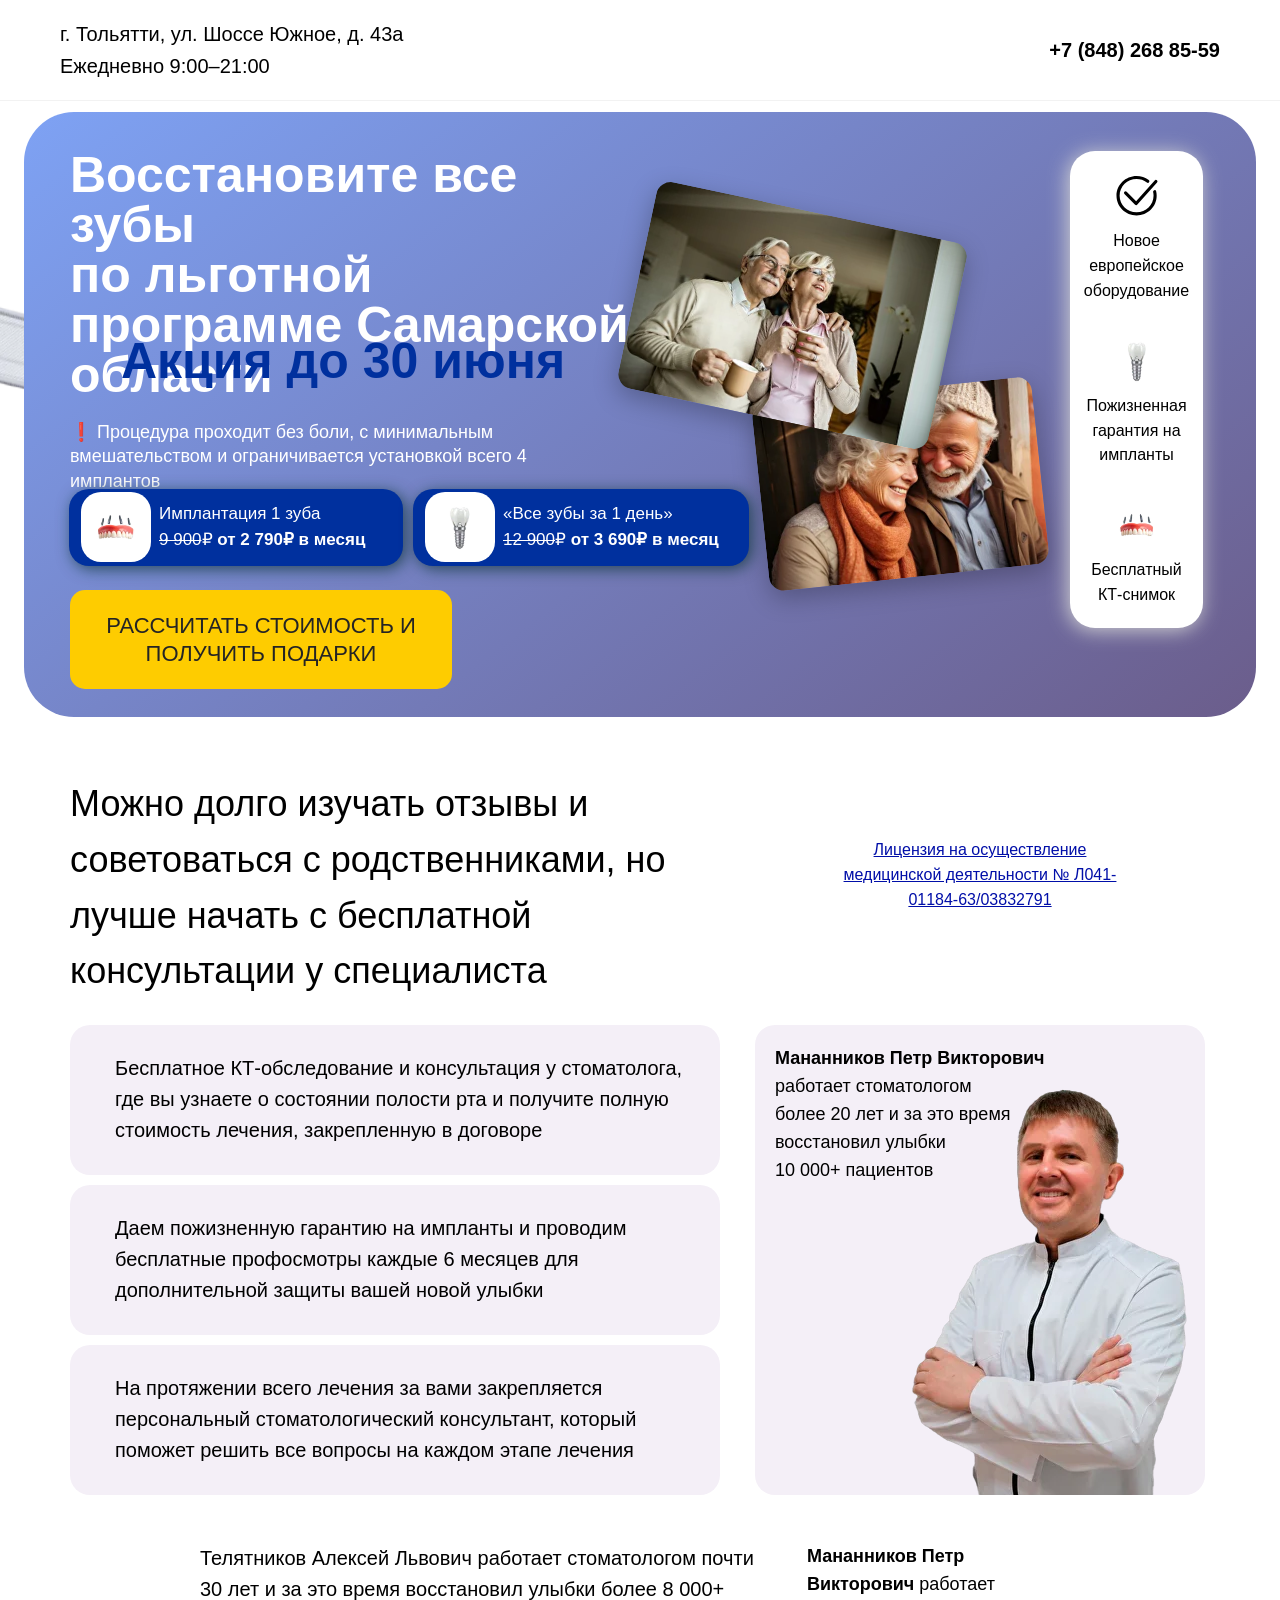
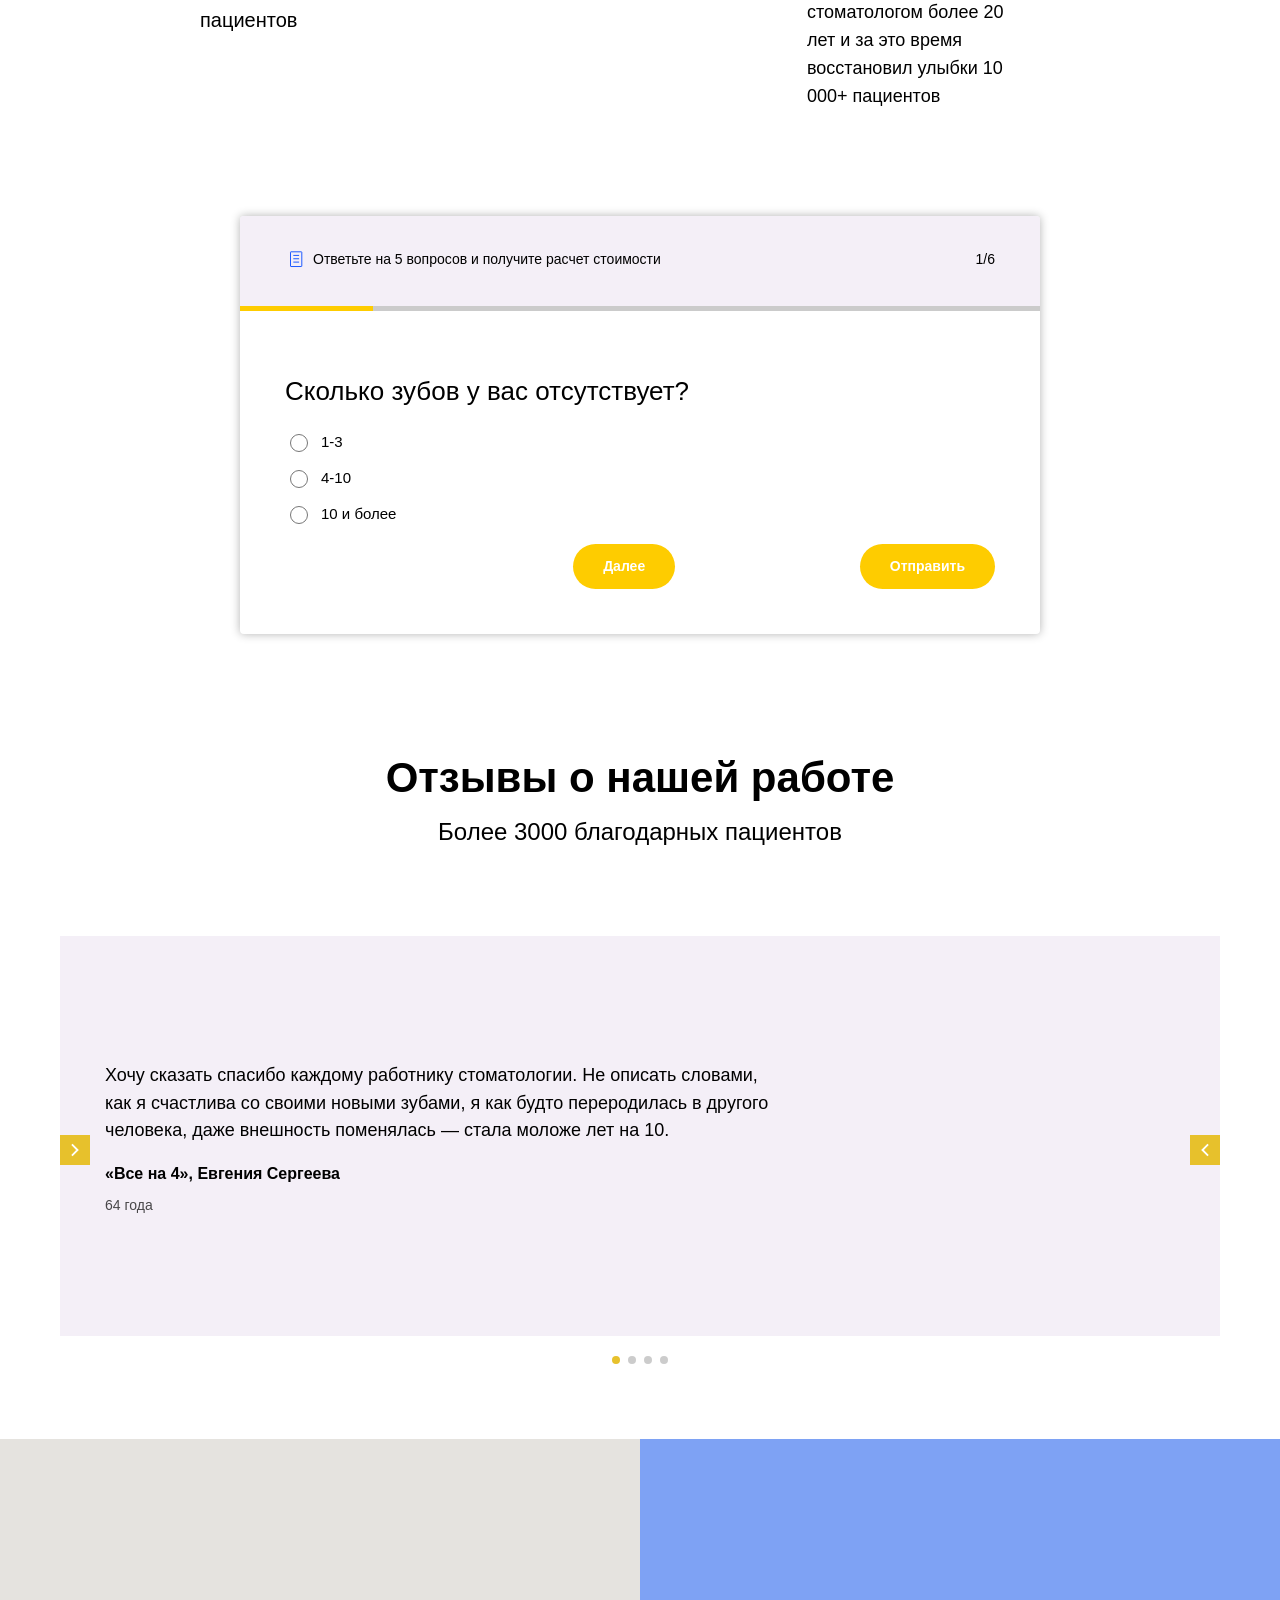
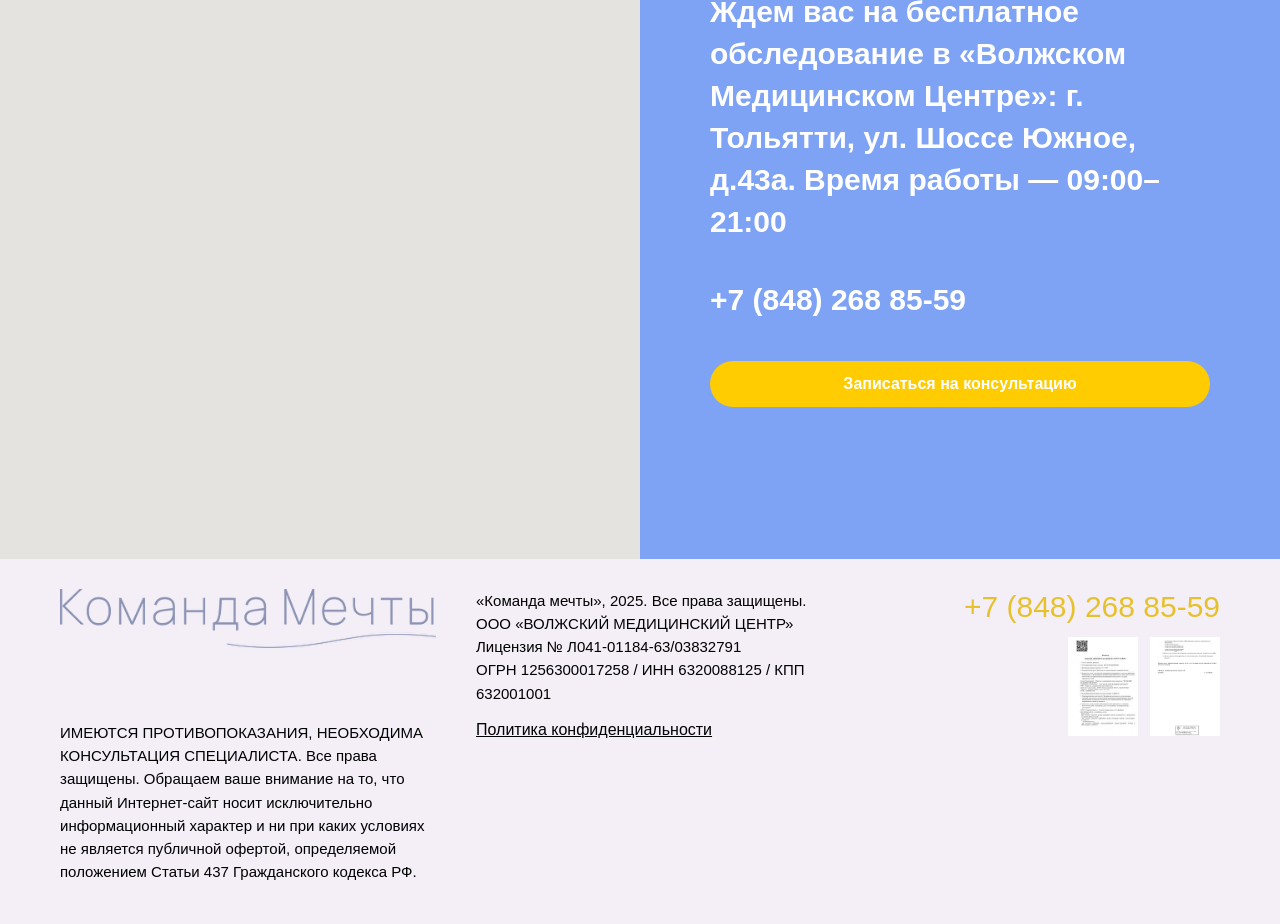
==== commit 6f53394e: "first version-2" ====
--- a/index.html
+++ b/index.html
@@ -12,14 +12,16 @@
   <!-- Header -->
   <header class="header">
     <div class="container header__inner">
-      <a href="#" class="header__logo">
-        <img src="assets/images/logo-clinic.png" alt="Волжский медицинский центр">
-      </a>
       <div class="header__info">
         <span>г. Тольятти, ул. Шоссе Южное, д. 43а</span>
         <span>Ежедневно 9:00–21:00</span>
       </div>
-      <a href="tel:+78482688559" class="header__phone">+7 (848) 268 85-59</a>
+      <a href="tel:+78482688559" class="header__phone" aria-label="Позвонить: +7 (848) 268 85-59">
+        <span class="header__phone-text">+7 (848) 268 85-59</span>
+        <span class="header__phone-btn" aria-hidden="true">
+          <img class="header__phone-icon" src="assets/images/header-phone.png" alt="" width="60" height="59">
+        </span>
+      </a>
     </div>
   </header>
 
@@ -37,21 +39,16 @@
           <div class="hero__prices">
             <div class="price-card">
               <div class="price-card__icon"><img src="assets/images/hero-badge.webp" alt=""></div>
-              <div class="price-card__text">Имплантация 1 зуба 9 900 ₽<br>от 2 790₽ в месяц</div>
+              <div class="price-card__text">Имплантация 1 зуба<br><span class="price-card__old">9 900</span>₽ <strong>от 2 790₽ в месяц</strong></div>
             </div>
             <div class="price-card">
               <div class="price-card__icon"><img src="assets/images/icon-shield.webp" alt=""></div>
-              <div class="price-card__text">«Все зубы за 1 день» 12 900 ₽<br>от 3 690₽ в месяц</div>
+              <div class="price-card__text">«Все зубы за 1 день»<br><span class="price-card__old">12 900</span>₽ <strong>от 3 690₽ в месяц</strong></div>
             </div>
           </div>
 
           <div class="hero__cta">
             <button type="button" class="btn btn--yellow" data-popup-open="popup-consult">Рассчитать стоимость и получить подарки</button>
-          </div>
-
-          <div class="hero__photos">
-            <img class="hero__photo hero__photo--1" src="assets/images/hero-couple.webp" alt="">
-            <img class="hero__photo hero__photo--2" src="assets/images/hero-portrait.webp" alt="">
           </div>
 
           <aside class="hero__panel">
@@ -68,6 +65,11 @@
               Бесплатный КТ-снимок
             </div>
           </aside>
+
+          <div class="hero__photos">
+            <img class="hero__photo hero__photo--1" src="assets/images/hero-couple.webp" alt="">
+            <img class="hero__photo hero__photo--2" src="assets/images/hero-portrait.webp" alt="">
+          </div>
         </div>
         </div>
       </div>
@@ -286,7 +288,7 @@
         <img src="assets/images/logo-footer.webp" alt="Волжский медицинский центр">
       </div>
       <p class="footer__legal">«Команда мечты», 2025. Все права защищены. ООО «ВОЛЖСКИЙ МЕДИЦИНСКИЙ ЦЕНТР»<br>Лицензия № Л041-01184-63/03832791<br>ОГРН 1256300017258 / ИНН 6320088125 / КПП 632001001</p>
-      <div>
+      <div class="footer__contact">
         <a href="tel:+78482688559" class="footer__phone">+7 (848) 268 85-59</a>
         <div class="footer__socials">
           <a href="#" aria-label="Соцсеть"><img src="assets/images/footer-icon-1.webp" alt=""></a>
--- a/css/styles.css
+++ b/css/styles.css
@@ -152,7 +152,7 @@
 /* Header */
 .header {
   background: var(--white);
-  height: 100px;
+  padding: 20px 0;
   display: flex;
   align-items: center;
   border-bottom: 1px solid rgba(0, 0, 0, 0.05);
@@ -160,34 +160,64 @@
 
 .header__inner {
   display: grid;
-  grid-template-columns: auto 1fr auto;
+  grid-template-columns: 1fr auto;
+  grid-template-areas: "info phone";
   align-items: center;
   gap: 24px;
   width: 100%;
 }
 
-.header__logo img {
-  height: 48px;
-  width: auto;
-}
-
 .header__info {
+  grid-area: info;
   display: flex;
-  flex-wrap: wrap;
-  gap: 8px 24px;
+  flex-direction: column;
+  gap: 4px;
   font-size: 20px;
   font-weight: 400;
-  justify-content: center;
+  line-height: 1.4;
+  min-width: 0;
 }
 
 .header__phone {
+  grid-area: phone;
+  justify-self: end;
+  color: inherit;
+  text-decoration: none;
+}
+
+.header__phone-text {
   font-size: 20px;
   font-weight: 600;
   white-space: nowrap;
 }
 
-.header__phone:hover {
+.header__phone-btn {
+  display: none;
+  align-items: center;
+  justify-content: center;
+  width: auto;
+  height: auto;
+  padding: 0;
+  background: transparent;
+  box-shadow: none;
+  border-radius: 0;
+  transition: opacity 0.2s, transform 0.15s;
+}
+
+.header__phone:hover .header__phone-text {
   color: var(--blue-dark);
+}
+
+.header__phone:hover .header__phone-btn {
+  opacity: 0.88;
+  transform: scale(1.03);
+}
+
+.header__phone-icon {
+  display: block;
+  width: 60px;
+  height: auto;
+  object-fit: contain;
 }
 
 /* Hero — карточка 1232×605px (Тильда, брейкпоинт ≤1919px) */
@@ -324,6 +354,16 @@
   color: var(--white);
   font-size: 17px;
   line-height: 1.55;
+}
+
+.price-card__old {
+  text-decoration: line-through;
+  text-decoration-thickness: 1px;
+  text-decoration-color: currentColor;
+}
+
+.price-card__text strong {
+  font-weight: 700;
 }
 
 .hero__photos {
@@ -816,34 +856,69 @@
 .footer__inner {
   display: grid;
   grid-template-columns: 376px 1fr auto;
-  gap: 24px 40px;
+  grid-template-areas:
+    "logo legal contact"
+    "disclaimer policy contact";
+  gap: 16px 40px;
   align-items: start;
 }
 
+.footer__inner > * {
+  min-width: 0;
+}
+
+.footer__logo {
+  grid-area: logo;
+}
+
 .footer__logo img {
+  display: block;
+  width: 100%;
   max-width: 376px;
+  height: auto;
 }
 
 .footer__legal {
+  grid-area: legal;
+  margin: 0;
+  max-width: 360px;
   font-size: 15px;
   line-height: 1.55;
+  overflow-wrap: break-word;
 }
 
 .footer__disclaimer {
+  grid-area: disclaimer;
+  margin: 0;
   font-size: 15px;
   line-height: 1.55;
-  grid-column: 1 / -1;
   max-width: 500px;
+  overflow-wrap: break-word;
 }
 
 .footer__policy {
+  grid-area: policy;
+  margin: 0;
   font-size: 16px;
   text-decoration: underline;
+  overflow-wrap: break-word;
+  align-self: start;
+}
+
+.footer__contact {
+  grid-area: contact;
+  display: flex;
+  flex-direction: column;
+  align-items: flex-end;
+  gap: 12px;
+  min-width: 0;
 }
 
 .footer__phone {
   font-size: 30px;
   color: var(--gold);
+  line-height: 1.2;
+  max-width: 100%;
 }
 
 .footer__socials {
@@ -1066,7 +1141,7 @@
   }
 
   .header__info,
-  .header__phone {
+  .header__phone-text {
     font-size: 18px;
   }
 
@@ -1097,20 +1172,42 @@
     transform: none;
   }
 
-  .header__inner {
-    grid-template-columns: 1fr;
-    text-align: center;
-    gap: 12px;
-  }
-
   .header {
     height: auto;
     padding: 16px 0;
   }
 
+  .header__inner {
+    grid-template-columns: 1fr auto;
+    grid-template-areas: "info phone";
+    align-items: start;
+    gap: 8px 16px;
+  }
+
   .header__info {
-    justify-content: center;
     font-size: 16px;
+    gap: 2px;
+  }
+
+  .header__phone {
+    align-self: start;
+    flex-shrink: 0;
+  }
+
+  .header__phone-text {
+    display: none;
+  }
+
+  .header__phone-btn {
+    display: inline-flex;
+  }
+
+  .header__phone-icon {
+    width: 90px;
+  }
+
+  .header__phone {
+    white-space: normal;
   }
 
   .hero {
@@ -1176,9 +1273,9 @@
   .hero__photos {
     position: relative;
     inset: auto;
-    height: 220px;
-    margin-top: 24px;
-    margin-bottom: 8px;
+    height: 180px;
+    margin-top: 16px;
+    margin-bottom: 0;
   }
 
   .hero__photo--1 {
@@ -1201,16 +1298,43 @@
     position: relative;
     right: auto;
     top: auto;
-    width: 100%;
-    flex-direction: row;
-    flex-wrap: wrap;
-    justify-content: center;
-    margin-top: 24px;
+    width: auto;
+    max-width: 100%;
+    height: auto;
+    min-height: 0;
+    margin: 20px 16px 0;
+    padding: 0;
+    background: transparent;
+    box-shadow: none;
+    border-radius: 0;
+    display: grid;
+    grid-template-columns: repeat(3, 1fr);
+    gap: 8px;
+    align-items: stretch;
+    box-sizing: border-box;
   }
 
   .hero__panel-item {
-    flex: 1 1 100px;
-    font-size: 12px;
+    display: flex;
+    flex-direction: column;
+    align-items: center;
+    justify-content: flex-start;
+    gap: 6px;
+    min-width: 0;
+    padding: 10px 6px;
+    font-size: 11px;
+    line-height: 1.35;
+    text-align: center;
+    background: var(--white);
+    border-radius: 12px;
+    box-shadow: var(--shadow-panel);
+  }
+
+  .hero__panel-item img {
+    width: 36px;
+    height: 36px;
+    margin: 0;
+    object-fit: contain;
   }
 
   .hero__prices {
@@ -1265,8 +1389,21 @@
   }
 
   .reviews-slider {
-    padding: 0 10px;
+    padding: 0;
     box-sizing: border-box;
+  }
+
+  .reviews-slider__arrow {
+    display: none;
+  }
+
+  .reviews-slider__viewport {
+    touch-action: pan-y;
+    cursor: grab;
+  }
+
+  .reviews-slider__viewport.is-dragging {
+    cursor: grabbing;
   }
 
   .quiz {
@@ -1369,8 +1506,26 @@
   }
 
   .footer__inner {
-    gap: 24px;
-    grid-template-columns: 1fr;
+    grid-template-columns: minmax(0, 1fr);
+    grid-template-areas:
+      "logo"
+      "legal"
+      "contact"
+      "disclaimer"
+      "policy";
+    gap: 20px;
+  }
+
+  .footer__legal {
+    max-width: none;
+  }
+
+  .footer__contact {
+    align-items: flex-start;
+  }
+
+  .footer__disclaimer {
+    max-width: none;
   }
 
   .footer__phone {
@@ -1389,16 +1544,15 @@
 @media (max-width: 639px) {
   .header__info {
     font-size: 15px;
-    flex-direction: column;
-    gap: 4px;
-  }
-
-  .header__phone {
+    gap: 2px;
+  }
+
+  .header__phone-text {
     font-size: 18px;
   }
 
-  .header__logo img {
-    height: 40px;
+  .header__phone-icon {
+    width: 70px;
   }
 
   .hero__title,
@@ -1514,11 +1668,6 @@
     font-size: 16px;
   }
 
-  .reviews-slider__arrow {
-    width: 26px;
-    height: 26px;
-  }
-
   .map-section__content {
     padding: 30px 20px;
   }
@@ -1533,6 +1682,10 @@
 
   .footer {
     padding: 32px 0;
+  }
+
+  .footer__inner {
+    gap: 18px;
   }
 
   .footer__legal,
@@ -1544,6 +1697,10 @@
     font-size: 22px;
   }
 
+  .footer__socials {
+    flex-wrap: wrap;
+  }
+
   .footer__socials img {
     width: 48px;
   }
@@ -1571,13 +1728,12 @@
     line-height: 1.4;
   }
 
-  .header__phone {
+  .header__phone-text {
     font-size: 16px;
-    white-space: normal;
-  }
-
-  .header__logo img {
-    height: 36px;
+  }
+
+  .header__phone-icon {
+    width: 60px;
   }
 
   .hero {
@@ -1619,8 +1775,9 @@
   }
 
   .hero__photos {
-    height: 180px;
-    margin-top: 20px;
+    height: 160px;
+    margin-top: 16px;
+    margin-bottom: 0;
   }
 
   .hero__photo--1 {
@@ -1637,27 +1794,19 @@
   }
 
   .hero__panel {
-    flex-direction: column;
-    align-items: stretch;
-    gap: 10px;
-    padding: 0 16px;
-    margin-top: 20px;
+    margin: 16px 16px 0;
+    gap: 6px;
   }
 
   .hero__panel-item {
-    flex: none;
-    width: 100%;
-    display: flex;
-    align-items: center;
-    gap: 10px;
-    font-size: 13px;
-    text-align: left;
+    padding: 8px 4px;
+    font-size: 10px;
+    border-radius: 10px;
   }
 
   .hero__panel-item img {
-    width: 40px;
-    margin: 0;
-    flex-shrink: 0;
+    width: 32px;
+    height: 32px;
   }
 
   .hero__prices {
@@ -1838,7 +1987,7 @@
   }
 
   .reviews-slider {
-    padding: 0 8px;
+    padding: 0;
   }
 
   .review-card {
@@ -1858,11 +2007,6 @@
     height: 200px;
   }
 
-  .reviews-slider__arrow {
-    width: 24px;
-    height: 24px;
-  }
-
   .map-section__content {
     padding: 24px 16px;
   }
@@ -1878,6 +2022,10 @@
 
   .footer {
     padding: 28px 0;
+  }
+
+  .footer__inner {
+    gap: 16px;
   }
 
   .footer__legal,
@@ -1888,6 +2036,10 @@
 
   .footer__phone {
     font-size: 20px;
+  }
+
+  .footer__policy {
+    font-size: 14px;
   }
 
   .footer__socials img {
@@ -2024,7 +2176,20 @@
     font-size: 13px;
   }
 
-  .header__phone {
-    font-size: 15px;
-  }
-}
+  .header__phone-icon {
+    width: 60px;
+  }
+
+  .footer__legal,
+  .footer__disclaimer {
+    font-size: 12px;
+  }
+
+  .footer__phone {
+    font-size: 18px;
+  }
+
+  .footer__socials img {
+    width: 40px;
+  }
+}
